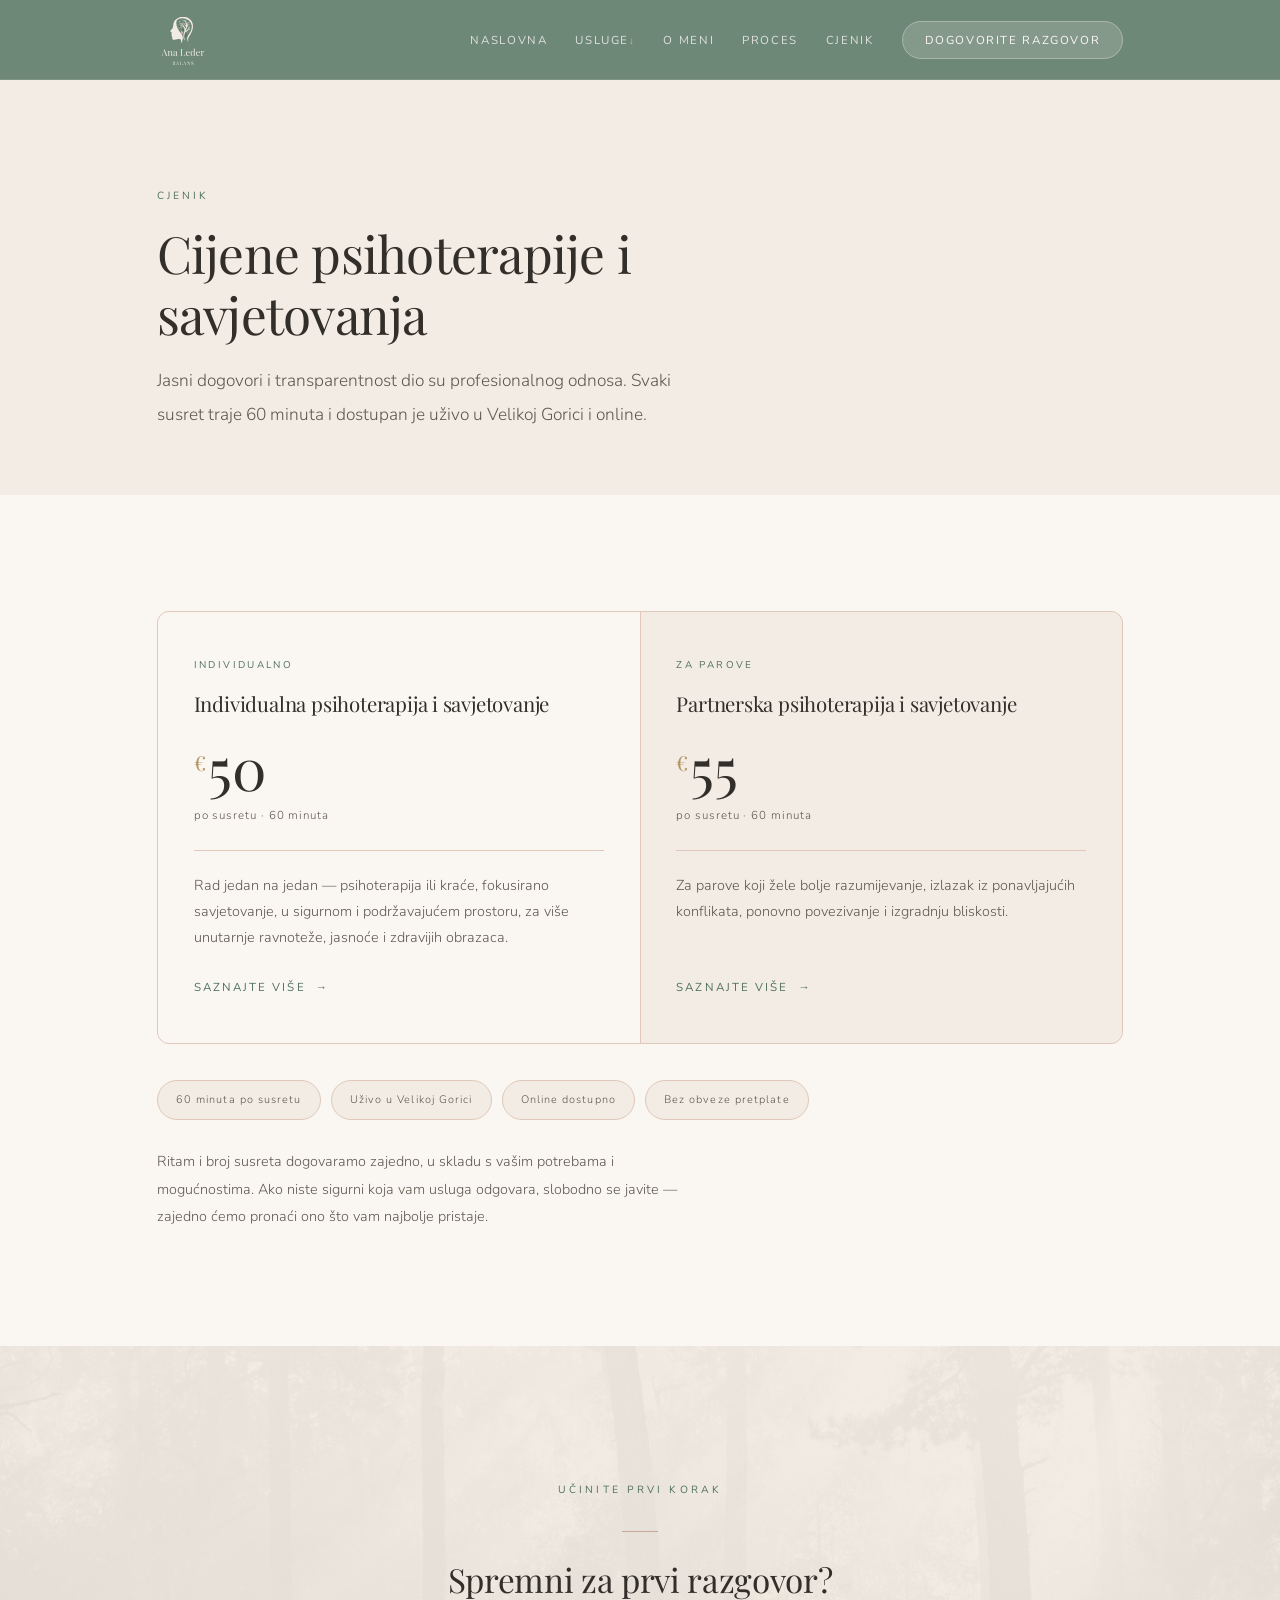
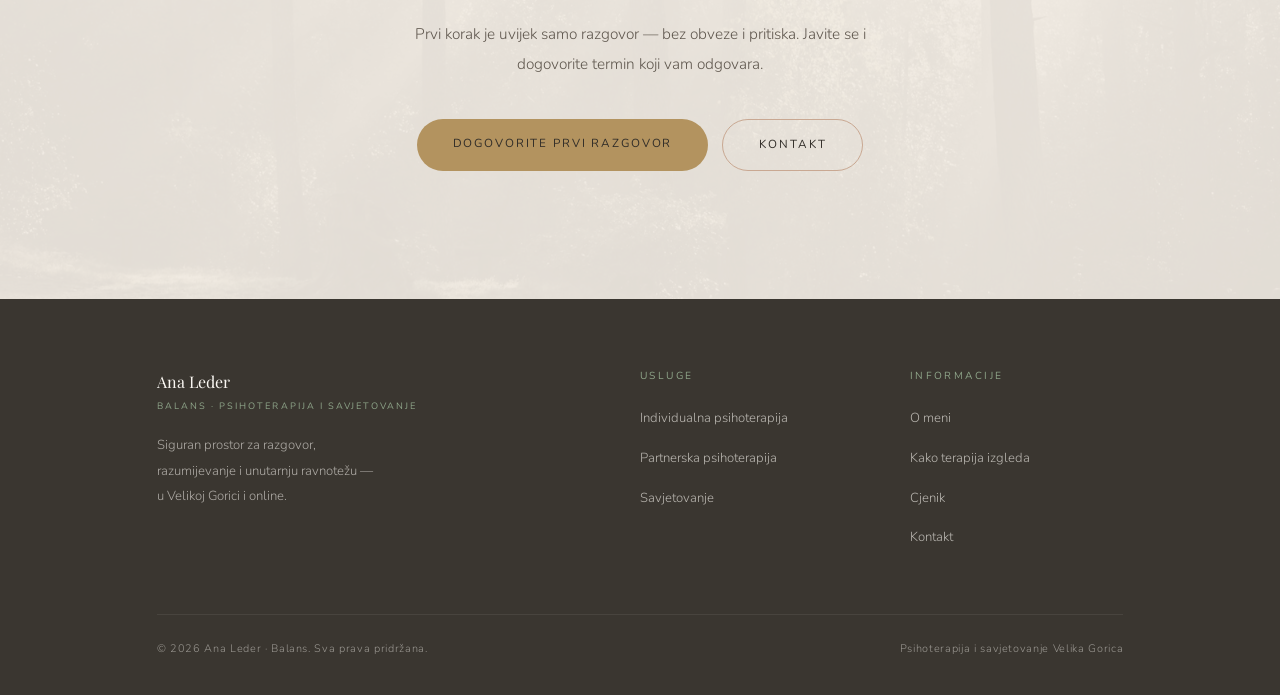
==== cjenik.html @ 979e9583 "revizija + nova stranica revizija" ====
<!DOCTYPE html>
<html lang="hr">
<head>
  <meta charset="UTF-8" />
  <meta name="viewport" content="width=device-width, initial-scale=1.0" />

  <!-- SEO -->
  <title>Cjenik | Psihoterapija i savjetovanje Velika Gorica — Balans, Ana Leder</title>
  <meta name="description" content="Cjenik psihoterapije i savjetovanja u Velikoj Gorici. Individualna psihoterapija i savjetovanje 50 €, partnerska psihoterapija i savjetovanje 55 € po susretu (60 min). Uživo i online." />
  <meta name="robots" content="index, follow" />
  <link rel="canonical" href="https://psihoterapija-balans.hr/cjenik.html" />

  <!-- Open Graph -->
  <meta property="og:title" content="Cjenik | Balans — psihoterapija i savjetovanje, Velika Gorica" />
  <meta property="og:description" content="Jasne i transparentne cijene. Individualna i partnerska psihoterapija te savjetovanje — uživo u Velikoj Gorici i online." />
  <meta property="og:type" content="website" />
  <meta property="og:url" content="https://psihoterapija-balans.hr/cjenik.html" />

  <!-- Schema.org — cjenik -->
  <script type="application/ld+json">
  {
    "@context": "https://schema.org",
    "@type": "OfferCatalog",
    "name": "Cjenik — Balans, Ana Leder, Velika Gorica",
    "itemListElement": [
      { "@type": "Offer", "priceCurrency": "EUR", "price": "50", "itemOffered": { "@type": "Service", "name": "Individualna psihoterapija i savjetovanje" } },
      { "@type": "Offer", "priceCurrency": "EUR", "price": "55", "itemOffered": { "@type": "Service", "name": "Partnerska psihoterapija i savjetovanje" } }
    ]
  }
  </script>

  <!-- Global CSS -->
  <link rel="stylesheet" href="css/style.css" />

  <!-- Favicon -->
  <link rel="icon" href="slike/PsihoterapijaBalanslogo.svg" type="image/svg+xml" />
  <meta name="theme-color" content="#6e8878" />

  <!-- Social / OG slika + Twitter -->
  <meta property="og:site_name" content="Balans — Ana Leder, psihoterapija i savjetovanje" />
  <meta property="og:locale" content="hr_HR" />
  <meta property="og:image" content="https://psihoterapija-balans.hr/slike/PsihoterapijaBalansnature.jpg" />
  <meta property="og:image:width" content="1600" />
  <meta property="og:image:height" content="900" />
  <meta property="og:image:alt" content="Balans — psihoterapija i savjetovanje, Velika Gorica" />
  <meta name="twitter:card" content="summary_large_image" />

  <!-- Lokalni SEO (geo) -->
  <meta name="author" content="Ana Leder" />
  <meta name="geo.region" content="HR" />
  <meta name="geo.placename" content="Velika Gorica" />
  <meta name="geo.position" content="45.7153;16.0753" />
  <meta name="ICBM" content="45.7153, 16.0753" />

  <!-- Fonts — self-hosted woff2 (bez vanjskih zahtjeva); preload kritičnih (latin) za brzi LCP -->
  <link rel="preload" as="font" type="font/woff2" href="fonts/playfair-latin.woff2" crossorigin />
  <link rel="preload" as="font" type="font/woff2" href="fonts/nunito-latin.woff2" crossorigin />

  <style>

    /* ── HERO ── */
    #hero-cjenik { padding-top: var(--nav-h); background: var(--canvas); }
    .cjenik-hero-inner {
      max-width: 680px;
      padding: clamp(56px, 8vw, 100px) 0 clamp(40px, 6vw, 64px);
    }
    .cjenik-hero-inner .label { margin-bottom: 18px; }
    .cjenik-hero-inner h1     { margin-bottom: 20px; }
    .cjenik-hero-inner .lead  {
      font-size: clamp(.95rem, 1.4vw, 1.08rem);
      color: var(--muted); line-height: 1.95; max-width: 52ch;
    }

    /* ── CJENIK GRID ── */
    #cjenik { background: var(--cream); }
    .price-grid {
      display: grid;
      grid-template-columns: repeat(2, 1fr);
      gap: 1px;
      background: var(--clay-l);
      border: 1px solid var(--clay-l);
      border-radius: 12px;
      overflow: hidden;
    }
    .price-card {
      background: var(--cream);
      padding: clamp(32px, 3.5vw, 48px) clamp(24px, 2.8vw, 38px);
      display: flex; flex-direction: column;
      transition: background .26s;
    }
    .price-card:hover { background: var(--canvas); }
    .price-card.featured { background: var(--canvas); }

    .pc-label {
      font-family: 'Nunito', sans-serif; font-size: .62rem; font-weight: 400;
      letter-spacing: .24em; text-transform: uppercase; color: var(--moss);
      margin-bottom: 16px; display: block;
    }
    .pc-name {
      font-family: 'Playfair Display', serif; font-size: clamp(1.15rem, 1.6vw, 1.35rem);
      color: var(--dark); line-height: 1.3; margin-bottom: 22px;
    }
    .pc-price {
      font-family: 'Playfair Display', serif;
      font-size: clamp(2.8rem, 5vw, 3.6rem);
      color: var(--dark); line-height: 1;
    }
    .pc-price sup { font-size: 1.3rem; vertical-align: super; color: var(--tan); margin-right: 2px; }
    .pc-unit {
      font-family: 'Nunito', sans-serif; font-size: .72rem; font-weight: 300;
      color: var(--muted); letter-spacing: .08em;
      margin-top: 8px; margin-bottom: 24px; display: block;
    }
    .pc-desc {
      font-size: .9rem; color: var(--muted); line-height: 1.8;
      padding-top: 22px; border-top: 1px solid var(--clay-l);
      flex: 1; margin-bottom: 26px;
    }
    .price-card .link-arrow { margin-top: auto; }

    @media (max-width: 860px) {
      .price-grid { grid-template-columns: 1fr; }
    }

    /* ── NAPOMENA ── */
    .cjenik-note {
      margin-top: 36px;
      display: flex; flex-wrap: wrap; gap: 10px;
    }
    .note-tag {
      font-family: 'Nunito', sans-serif; font-size: .68rem; font-weight: 300;
      letter-spacing: .1em; color: var(--muted);
      background: var(--canvas); border: 1px solid var(--clay-l);
      padding: 9px 18px; border-radius: 100px;
    }
    .cjenik-sub {
      margin-top: 28px; max-width: 60ch;
      font-size: .9rem; color: var(--muted); line-height: 1.9;
    }

    /* ── CTA ── */
    #cta-final {
      padding: clamp(80px, 10vw, 140px) 0;
      background: var(--canvas); position: relative; overflow: hidden;
    }
    #cta-final::before {
      content: ''; position: absolute; inset: 0;
      background: url('slike/PsihoterapijaBalansnature.jpg') center/cover no-repeat;
      opacity: .06; filter: saturate(.2);
    }
    .cta-box { position: relative; z-index: 1; max-width: 600px; margin: 0 auto; text-align: center; }
    .cta-box h2 { margin-bottom: 20px; }
    .cta-box p  { max-width: 52ch; margin: 0 auto; }
    .cta-btns { margin-top: 40px; display: flex; gap: 14px; justify-content: center; flex-wrap: wrap; }

  </style>
</head>

<body>

<!-- ═══════════════════════════ HEADER ═══════════════════════════ -->
<nav id="site-nav">
  <div class="wrap nav-i">
    <a href="index.html" class="nav-logo" aria-label="Balans Ana Leder — povratak na naslovnicu">
      <img src="slike/PsihoterapijaBalanslogo.svg" alt="Balans — Ana Leder, psihoterapija i savjetovanje" width="52" height="52" />
    </a>
    <button class="nav-burger" id="burger" aria-label="Otvori izbornik" aria-expanded="false">
      <span></span><span></span><span></span>
    </button>
    <ul class="nav-links" id="nav-links" role="list">
      <li><a href="index.html">Naslovna</a></li>
      <li class="has-dropdown">
        <a href="#" aria-haspopup="true">Usluge</a>
        <ul class="dropdown" role="list">
          <li><a href="individualna-psihoterapija.html">Individualna psihoterapija</a></li>
          <li><a href="partnerska-psihoterapija.html">Partnerska psihoterapija</a></li>
          <li><a href="savjetovanje.html">Savjetovanje</a></li>
        </ul>
      </li>
      <li><a href="o-meni.html">O meni</a></li>
      <li><a href="proces-pitanja.html">Proces</a></li>
      <li><a href="cjenik.html">Cjenik</a></li>
      <li><a href="kontakt.html" class="ncta">Dogovorite razgovor</a></li>
    </ul>
  </div>
</nav>
<!-- /HEADER -->


<main>

  <!-- ══════════════════════════════════════════════════════════
       HERO
  ══════════════════════════════════════════════════════════ -->
  <section id="hero-cjenik" aria-label="Cjenik">
    <div class="wrap">
      <div class="cjenik-hero-inner rv">
        <span class="label">Cjenik</span>
        <h1>Cijene psihoterapije i savjetovanja</h1>
        <p class="lead">Jasni dogovori i transparentnost dio su profesionalnog odnosa. Svaki susret traje 60 minuta i dostupan je uživo u Velikoj Gorici i online.</p>
      </div>
    </div>
  </section>


  <!-- ══════════════════════════════════════════════════════════
       CJENIK
  ══════════════════════════════════════════════════════════ -->
  <section id="cjenik" class="section" aria-label="Cijene usluga">
    <div class="wrap">

      <div class="price-grid">

        <article class="price-card rv">
          <span class="pc-label">Individualno</span>
          <h2 class="pc-name">Individualna psihoterapija i savjetovanje</h2>
          <div class="pc-price"><sup>€</sup>50</div>
          <span class="pc-unit">po susretu · 60 minuta</span>
          <p class="pc-desc">Rad jedan na jedan — psihoterapija ili kraće, fokusirano savjetovanje, u sigurnom i podržavajućem prostoru, za više unutarnje ravnoteže, jasnoće i zdravijih obrazaca.</p>
          <a href="individualna-psihoterapija.html" class="link-arrow">Saznajte više</a>
        </article>

        <article class="price-card featured rv">
          <span class="pc-label">Za parove</span>
          <h2 class="pc-name">Partnerska psihoterapija i savjetovanje</h2>
          <div class="pc-price"><sup>€</sup>55</div>
          <span class="pc-unit">po susretu · 60 minuta</span>
          <p class="pc-desc">Za parove koji žele bolje razumijevanje, izlazak iz ponavljajućih konflikata, ponovno povezivanje i izgradnju bliskosti.</p>
          <a href="partnerska-psihoterapija.html" class="link-arrow">Saznajte više</a>
        </article>

      </div>

      <div class="cjenik-note rv">
        <span class="note-tag">60 minuta po susretu</span>
        <span class="note-tag">Uživo u Velikoj Gorici</span>
        <span class="note-tag">Online dostupno</span>
        <span class="note-tag">Bez obveze pretplate</span>
      </div>

      <p class="cjenik-sub rv">Ritam i broj susreta dogovaramo zajedno, u skladu s vašim potrebama i mogućnostima. Ako niste sigurni koja vam usluga odgovara, slobodno se javite — zajedno ćemo pronaći ono što vam najbolje pristaje.</p>

    </div>
  </section>


  <!-- ══════════════════════════════════════════════════════════
       ZAVRŠNI CTA
  ══════════════════════════════════════════════════════════ -->
  <section id="cta-final" aria-label="Dogovorite prvi razgovor">
    <div class="wrap">
      <div class="cta-box rv">
        <span class="label">Učinite prvi korak</span>
        <div class="rule center" style="margin-top:14px;"></div>
        <h2>Spremni za prvi razgovor?</h2>
        <p>Prvi korak je uvijek samo razgovor — bez obveze i pritiska. Javite se i dogovorite termin koji vam odgovara.</p>
        <div class="cta-btns">
          <a href="kontakt.html" class="btn btn-dark">Dogovorite prvi razgovor</a>
          <a href="kontakt.html" class="btn btn-ghost">Kontakt</a>
        </div>
      </div>
    </div>
  </section>

</main>


<!-- ═══════════════════════════ FOOTER ═══════════════════════════ -->
<footer>
  <div class="wrap">
    <div class="ft-grid">
      <div class="ft-brand">
        <div class="ft-logo">
          Ana Leder
          <small>Balans · Psihoterapija i savjetovanje</small>
        </div>
        <p>Siguran prostor za razgovor, razumijevanje i unutarnju ravnotežu — u Velikoj Gorici i online.</p>
      </div>
      <div class="ft-col">
        <h5>Usluge</h5>
        <ul>
          <li><a href="individualna-psihoterapija.html">Individualna psihoterapija</a></li>
          <li><a href="partnerska-psihoterapija.html">Partnerska psihoterapija</a></li>
          <li><a href="savjetovanje.html">Savjetovanje</a></li>
        </ul>
      </div>
      <div class="ft-col">
        <h5>Informacije</h5>
        <ul>
          <li><a href="o-meni.html">O meni</a></li>
          <li><a href="proces-pitanja.html">Kako terapija izgleda</a></li>
          <li><a href="cjenik.html">Cjenik</a></li>
          <li><a href="kontakt.html">Kontakt</a></li>
        </ul>
      </div>
    </div>
    <div class="ft-bottom">
      <span>© 2026 Ana Leder · Balans. Sva prava pridržana.</span>
      <span>Psihoterapija i savjetovanje Velika Gorica</span>
    </div>
  </div>
</footer>
<!-- /FOOTER -->


<!-- ═══════════════════════════ JAVASCRIPT ═══════════════════════ -->
<script>
  const burger   = document.getElementById('burger');
  const navLinks = document.getElementById('nav-links');
  burger.addEventListener('click', () => {
    const isOpen = navLinks.classList.toggle('open');
    burger.classList.toggle('open', isOpen);
    burger.setAttribute('aria-expanded', isOpen);
  });
  navLinks.querySelectorAll('.dropdown a').forEach(link => {
    link.addEventListener('click', () => {
      navLinks.classList.remove('open');
      burger.classList.remove('open');
      burger.setAttribute('aria-expanded', 'false');
    });
  });
  const nav = document.getElementById('site-nav');
  window.addEventListener('scroll', () => {
    nav.classList.toggle('scrolled', scrollY > 30);
  }, { passive: true });
  const revealEls = document.querySelectorAll('.rv');
  const io = new IntersectionObserver(entries => {
    entries.forEach(e => {
      if (e.isIntersecting) { e.target.classList.add('on'); io.unobserve(e.target); }
    });
  }, { threshold: 0.08 });
  revealEls.forEach(el => io.observe(el));
</script>

</body>
</html>
---- css/style.css ----
/* ============================================================
   BALANS — Ana Leder | Global Stylesheet
   Fontovi: Playfair Display (serif) + Nunito (sans)
   ============================================================ */

/* ─── SELF-HOSTED FONTOVI (woff2) — nema vanjskih zahtjeva na Google ───
   Kritični (latin) se preload-aju u <head>. unicode-range kopiran s Googlea
   (uključuje latin-ext za hrvatske znakove č ć ž š đ). font-display: swap. */
@font-face {
  font-family: 'Nunito'; font-style: normal; font-weight: 300 400; font-display: swap;
  src: url(../fonts/nunito-latinext.woff2) format('woff2');
  unicode-range: U+0100-02BA,U+02BD-02C5,U+02C7-02CC,U+02CE-02D7,U+02DD-02FF,U+0304,U+0308,U+0329,U+1D00-1DBF,U+1E00-1E9F,U+1EF2-1EFF,U+2020,U+20A0-20AB,U+20AD-20C0,U+2113,U+2C60-2C7F,U+A720-A7FF;
}
@font-face {
  font-family: 'Nunito'; font-style: normal; font-weight: 300 400; font-display: swap;
  src: url(../fonts/nunito-latin.woff2) format('woff2');
  unicode-range: U+0000-00FF,U+0131,U+0152-0153,U+02BB-02BC,U+02C6,U+02DA,U+02DC,U+0304,U+0308,U+0329,U+2000-206F,U+20AC,U+2122,U+2191,U+2193,U+2212,U+2215,U+FEFF,U+FFFD;
}
@font-face {
  font-family: 'Playfair Display'; font-style: normal; font-weight: 400; font-display: swap;
  src: url(../fonts/playfair-latinext.woff2) format('woff2');
  unicode-range: U+0100-02BA,U+02BD-02C5,U+02C7-02CC,U+02CE-02D7,U+02DD-02FF,U+0304,U+0308,U+0329,U+1D00-1DBF,U+1E00-1E9F,U+1EF2-1EFF,U+2020,U+20A0-20AB,U+20AD-20C0,U+2113,U+2C60-2C7F,U+A720-A7FF;
}
@font-face {
  font-family: 'Playfair Display'; font-style: normal; font-weight: 400; font-display: swap;
  src: url(../fonts/playfair-latin.woff2) format('woff2');
  unicode-range: U+0000-00FF,U+0131,U+0152-0153,U+02BB-02BC,U+02C6,U+02DA,U+02DC,U+0304,U+0308,U+0329,U+2000-206F,U+20AC,U+2122,U+2191,U+2193,U+2212,U+2215,U+FEFF,U+FFFD;
}
@font-face {
  font-family: 'Playfair Display'; font-style: italic; font-weight: 400; font-display: swap;
  src: url(../fonts/playfair-italic-latinext.woff2) format('woff2');
  unicode-range: U+0100-02BA,U+02BD-02C5,U+02C7-02CC,U+02CE-02D7,U+02DD-02FF,U+0304,U+0308,U+0329,U+1D00-1DBF,U+1E00-1E9F,U+1EF2-1EFF,U+2020,U+20A0-20AB,U+20AD-20C0,U+2113,U+2C60-2C7F,U+A720-A7FF;
}
@font-face {
  font-family: 'Playfair Display'; font-style: italic; font-weight: 400; font-display: swap;
  src: url(../fonts/playfair-italic-latin.woff2) format('woff2');
  unicode-range: U+0000-00FF,U+0131,U+0152-0153,U+02BB-02BC,U+02C6,U+02DA,U+02DC,U+0304,U+0308,U+0329,U+2000-206F,U+20AC,U+2122,U+2191,U+2193,U+2212,U+2215,U+FEFF,U+FFFD;
}

/* ─── RESET ─────────────────────────────────────────────── */
*, *::before, *::after { box-sizing: border-box; margin: 0; padding: 0; }
html { scroll-behavior: smooth; }
img  { display: block; max-width: 100%; }
a    { color: inherit; text-decoration: none; }

/* ─── DESIGN TOKENS ─────────────────────────────────────── */
:root {
  --dark:    #322e29;   /* malo dublja za jači kontrast naslova */
  --moss:    #4f7059;   /* dublji, čitljiviji i vibrantniji zeleni akcent */
  --moss-l:  #8fa68a;
  --clay:    #c9a892;   /* topliji, vidljiviji clay za rubove i akcente */
  --clay-l:  #e0c8ba;
  --canvas:  #f2ece4;
  --cream:   #faf7f2;
  --tan:     #b3935f;   /* zlatni — pozadina gumba (.btn-dark) */
  --gold:    #8a6a24;   /* dublji zlatni za TEKST-akcente (WCAG AA na cream/canvas) */
  --muted:   #5f574e;   /* znatno tamniji tekst — bolja čitljivost (WCAG AA) */

  --header-bg: #6e8878;    /* moss — header pozadina */
  --footer-bg: #3a3630;    /* dark — footer pozadina */

  --nav-h: 80px;           /* visina headera — koristiti za padding-top stranice */
}

/* ─── BODY ───────────────────────────────────────────────── */
body {
  font-family: 'Nunito', sans-serif;
  font-weight: 300;
  color: var(--dark);
  background: var(--cream);
  line-height: 1.85;
  overflow-x: hidden;
  -webkit-font-smoothing: antialiased;
}

/* ─── TIPOGRAFIJA ────────────────────────────────────────── */
h1, h2, h3, h4 {
  font-family: 'Playfair Display', serif;
  font-weight: 400;
  line-height: 1.18;
}
h1 { font-size: clamp(1.9rem, 4vw, 3.2rem);   letter-spacing: -.015em; }
h2 { font-size: clamp(1.5rem, 2.6vw, 2.3rem); letter-spacing: -.01em; }
h3 { font-size: clamp(1.05rem, 1.5vw, 1.25rem); }
h4 { font-size: clamp(.9rem, 1.2vw, 1rem); }
p  {
  font-weight: 300;
  font-size: clamp(.88rem, 1.2vw, .98rem);
  color: var(--muted);
  line-height: 1.95;
}

/* ─── ATOMI ──────────────────────────────────────────────── */
.label {
  display: inline-block;
  font-family: 'Nunito', sans-serif;
  font-size: .65rem; font-weight: 400;
  letter-spacing: .3em; text-transform: uppercase;
  color: var(--moss);
}
.rule { width: 36px; height: 1px; background: var(--clay); margin-bottom: 24px; }
.rule.center { margin-left: auto; margin-right: auto; }

/* ─── LAYOUT ─────────────────────────────────────────────── */
.wrap { max-width: 1120px; margin: 0 auto; padding: 0 clamp(24px, 6vw, 96px); }

/* ─── GUMBI ──────────────────────────────────────────────── */
.btn {
  display: inline-block;
  font-family: 'Nunito', sans-serif;
  font-size: .73rem; font-weight: 400;
  letter-spacing: .16em; text-transform: uppercase;
  padding: 14px 36px; border-radius: 100px;
  transition: all .26s ease;
  cursor: pointer;
}
.btn-dark { background: var(--tan); color: var(--dark); }
.btn-dark:hover {
  background: var(--moss); color: var(--cream);
  transform: translateY(-2px);
  box-shadow: 0 8px 28px rgba(110,136,120,.25);
}
.btn-ghost { border: 1px solid var(--clay); color: var(--dark); background: transparent; }
.btn-ghost:hover { border-color: var(--moss); color: var(--moss); }

.link-arrow {
  font-family: 'Nunito', sans-serif;
  font-size: .72rem; font-weight: 400;
  letter-spacing: .18em; text-transform: uppercase;
  color: var(--moss);
  display: inline-flex; align-items: center; gap: 10px;
  transition: gap .2s;
}
.link-arrow::after { content: '→'; }
.link-arrow:hover { gap: 16px; }

/* ─── SEKCIJE ────────────────────────────────────────────── */
.section { padding: clamp(72px, 9vw, 130px) 0; }
.section.bg-canvas { background: var(--canvas); }
.section.bg-cream  { background: var(--cream); }

/* ─── REVEAL ANIMACIJA ───────────────────────────────────── */
.rv {
  opacity: 0;
  transform: translateY(22px);
  transition: opacity .65s ease, transform .65s ease;
}
.rv.on { opacity: 1; transform: none; }

/* ─── TWO-COL GRID ───────────────────────────────────────── */
.two-col {
  display: grid;
  grid-template-columns: 1fr 1fr;
  gap: clamp(44px, 7vw, 100px);
  align-items: center;
}
.two-col.flip { direction: rtl; }
.two-col.flip > * { direction: ltr; }

/* ─── FOTO STILOVI ───────────────────────────────────────── */
.photo-wrap { position: relative; }
.photo-main { width: 100%; object-fit: cover; filter: saturate(.96); }
.photo-r1 { height: clamp(320px, 42vw, 520px); border-radius: 4px 52px 4px 52px; }
.photo-r2 { height: clamp(340px, 44vw, 540px); border-radius: 52px 4px 52px 4px; }
.photo-r3 { height: clamp(320px, 42vw, 520px); border-radius: 4px 52px 4px 52px; }

.frame-tl::before {
  content: ''; position: absolute; top: -16px; left: -16px;
  width: 48%; height: 48%;
  border-top: 1px solid var(--clay-l); border-left: 1px solid var(--clay-l);
  pointer-events: none;
}
.frame-br::after {
  content: ''; position: absolute; bottom: -16px; right: -16px;
  width: 48%; height: 48%;
  border-bottom: 1px solid var(--clay-l); border-right: 1px solid var(--clay-l);
  pointer-events: none;
}
.circle-accent::before {
  content: ''; position: absolute; top: -28px; right: -28px;
  width: 100px; height: 100px; border-radius: 50%;
  border: 1px solid var(--clay-l); pointer-events: none;
}

/* ─── TEXT BLOCK ─────────────────────────────────────────── */
.text-block .label   { margin-bottom: 16px; }
.text-block .rule    { margin-top: 14px; }
.text-block h2       { margin-top: 0; margin-bottom: 24px; }
.text-block p + p    { margin-top: 16px; }
.text-block .actions { margin-top: 36px; display: flex; gap: 16px; flex-wrap: wrap; align-items: center; }

/* ─── STRIP (citat u traci) ──────────────────────────────── */
.strip {
  background: var(--canvas);
  padding: clamp(44px, 6vw, 72px) 0;
  border-top: 1px solid rgba(201,180,154,.18);
  border-bottom: 1px solid rgba(201,180,154,.18);
}
.strip-quote { text-align: center; max-width: 680px; margin: 0 auto; padding: 0 24px; }
.strip-quote blockquote {
  font-family: 'Playfair Display', serif; font-style: italic;
  font-size: clamp(1.05rem, 2vw, 1.45rem); color: var(--dark);
  line-height: 1.55; margin-bottom: 16px;
}
.strip-quote .sq-mark {
  font-family: 'Playfair Display', serif; font-size: 2.5rem;
  color: var(--clay); line-height: 0; vertical-align: -.3em; margin-right: 4px;
}
.strip-quote cite {
  font-family: 'Nunito', sans-serif; font-size: .66rem; font-weight: 400;
  letter-spacing: .24em; text-transform: uppercase; color: var(--moss); font-style: normal;
}

/* ─── ABOUT CRED ─────────────────────────────────────────── */
.about-cred {
  margin-top: 28px; padding-top: 20px;
  border-top: 1px solid var(--clay-l);
  font-size: .7rem; letter-spacing: .18em; text-transform: uppercase;
  color: var(--muted); font-weight: 400;
}
.about-cred strong { color: var(--moss); font-weight: 400; }

/* ─── STEPS ──────────────────────────────────────────────── */
.steps { display: flex; flex-direction: column; }
.step {
  display: grid; grid-template-columns: 44px 1fr; gap: 18px; align-items: start;
  padding: 22px 0; border-bottom: 1px solid var(--clay-l);
}
.step:first-child { border-top: 1px solid var(--clay-l); }
.step-n {
  font-family: 'Playfair Display', serif; font-size: 1.4rem;
  color: var(--clay); line-height: 1.1; padding-top: 3px;
}
.step-b h3 {
  font-family: 'Nunito', sans-serif; font-size: .76rem; font-weight: 400;
  letter-spacing: .15em; text-transform: uppercase; color: var(--dark); margin-bottom: 5px;
}
.step-b p { font-size: .85rem; margin: 0; }

/* ─── BALANS BADGE — diskretni, pojavljuje se na usluge stranicama ── */
.balans-badge {
  display: inline-flex; align-items: center; gap: 8px;
  font-family: 'Nunito', sans-serif; font-size: .62rem; font-weight: 400;
  letter-spacing: .18em; text-transform: uppercase;
  color: var(--muted);
  border: 1px solid var(--clay-l);
  padding: 6px 14px; border-radius: 100px;
  background: var(--cream);
  margin-bottom: 32px;
}
.balans-badge::before {
  content: '';
  width: 5px; height: 5px; border-radius: 50%;
  background: var(--moss); flex-shrink: 0;
}

/* ─── CTA BOX ────────────────────────────────────────────── */
#cta-final {
  padding: clamp(80px, 10vw, 140px) 0;
  background: var(--canvas); position: relative; overflow: hidden;
}
#cta-final::before {
  content: ''; position: absolute; inset: 0;
  background: url('https://images.unsplash.com/photo-1441974231531-c6227db76b6e?w=1400&q=50') center/cover no-repeat;
  opacity: .05; filter: saturate(.2);
}
.cta-box {
  position: relative; z-index: 1;
  max-width: 600px; margin: 0 auto; text-align: center;
}
.cta-box .label  { margin-bottom: 18px; }
.cta-box .rule   { margin: 14px auto 28px; }
.cta-box h2      { margin-bottom: 20px; }
.cta-box p       { margin: 0 auto; }
.cta-box .cta-btns {
  margin-top: 40px;
  display: flex; gap: 14px; justify-content: center; flex-wrap: wrap;
}

/* ════════════════════════════════════════════════════════════
   HEADER / NAV
   ════════════════════════════════════════════════════════════ */
nav {
  position: fixed; top: 0; left: 0; right: 0; z-index: 200;
  height: var(--nav-h);
  background: var(--header-bg);
  border-bottom: 1px solid rgba(250,247,242,.1);
  transition: box-shadow .3s;
}
nav.scrolled {
  box-shadow: 0 2px 24px rgba(58,54,48,.18);
}

.nav-i {
  height: 100%;
  display: flex; align-items: center; justify-content: space-between;
}

/* Logo */
.nav-logo {
  display: flex; align-items: center;
  flex-shrink: 0;
}
.nav-logo img {
  height: 52px;
  width: auto;
  display: block;
  /* Ako PNG nema transparentnu pozadinu, koristimo mix-blend-mode */
  /* mix-blend-mode: luminosity; */
}

/* Nav links — desktop */
.nav-links {
  display: flex; gap: 28px;
  list-style: none; align-items: center;
}
.nav-links > li { position: relative; }

.nav-links a {
  font-family: 'Nunito', sans-serif;
  font-size: .72rem; font-weight: 400;
  letter-spacing: .14em; text-transform: uppercase;
  color: rgba(250,247,242,.8);
  transition: color .2s;
  white-space: nowrap;
}
.nav-links a:hover,
.nav-links > li:hover > a { color: var(--cream); }

/* CTA gumb u navu */
.nav-links .ncta {
  background: rgba(250,247,242,.15);
  color: var(--cream) !important;
  padding: 10px 22px;
  border-radius: 100px;
  border: 1px solid rgba(250,247,242,.3);
  transition: background .25s, border-color .25s;
}
.nav-links .ncta:hover {
  background: var(--cream);
  color: var(--moss) !important;
  border-color: var(--cream);
}

/* ─── DROPDOWN ───────────────────────────────────────────── */
.nav-links .has-dropdown > a::after {
  content: ' ↓';
  font-size: .6rem;
  opacity: .7;
  transition: transform .2s;
  display: inline-block;
}
.nav-links .has-dropdown:hover > a::after {
  transform: rotate(180deg);
}

.dropdown {
  display: none;
  position: absolute; top: 100%; left: 50%;
  transform: translateX(-50%);
  background: var(--cream);
  border: 1px solid var(--clay-l);
  border-radius: 8px;
  min-width: 230px;
  box-shadow: 0 12px 40px rgba(58,54,48,.1);
  padding: 20px 0 8px; /* padding-top kao bridge da miš može prijeći */
  list-style: none;
  z-index: 300;
}
.dropdown::before {
  content: '';
  position: absolute; top: 8px; left: 50%;
  width: 10px; height: 10px;
  background: var(--cream);
  border-top: 1px solid var(--clay-l);
  border-left: 1px solid var(--clay-l);
  transform: translateX(-50%) rotate(45deg);
}

.has-dropdown:hover .dropdown { display: block; }

.dropdown li a {
  display: block;
  padding: 11px 22px;
  font-family: 'Nunito', sans-serif;
  font-size: .72rem; font-weight: 400;
  letter-spacing: .12em; text-transform: uppercase;
  color: var(--muted) !important;
  transition: background .18s, color .18s;
  white-space: nowrap;
}
.dropdown li a:hover {
  background: var(--canvas);
  color: var(--dark) !important;
}
.dropdown li + li { border-top: 1px solid rgba(201,180,154,.2); }

/* ─── HAMBURGER / MOBILE ─────────────────────────────────── */
.nav-burger {
  display: none;
  flex-direction: column; gap: 5px;
  cursor: pointer; padding: 4px;
  border: none; background: none;
}
.nav-burger span {
  display: block; width: 22px; height: 1.5px;
  background: var(--cream);
  transition: all .28s ease;
  transform-origin: center;
}
/* X animacija */
.nav-burger.open span:nth-child(1) { transform: translateY(6.5px) rotate(45deg); }
.nav-burger.open span:nth-child(2) { opacity: 0; transform: scaleX(0); }
.nav-burger.open span:nth-child(3) { transform: translateY(-6.5px) rotate(-45deg); }

/* ─── MOBILE NAV ─────────────────────────────────────────── */
@media (max-width: 860px) {
  .nav-burger { display: flex; }

  .nav-links {
    display: none;
    position: fixed;
    top: var(--nav-h); left: 0; right: 0;
    background: var(--header-bg);
    flex-direction: column;
    gap: 0; padding: 8px 0 20px;
    border-bottom: 1px solid rgba(250,247,242,.12);
    box-shadow: 0 8px 32px rgba(58,54,48,.15);
  }
  .nav-links.open { display: flex; }

  .nav-links > li { width: 100%; }

  .nav-links > li > a {
    display: block;
    padding: 14px clamp(24px, 6vw, 48px);
    font-size: .78rem;
    color: rgba(250,247,242,.85) !important;
    border-bottom: 1px solid rgba(250,247,242,.08);
  }
  .nav-links > li > a:hover { color: var(--cream) !important; }

  /* Dropdown na mobileu — uvijek vidljiv kad je nav otvoren */
  .nav-links .has-dropdown > a::after { content: ' +'; }
  .dropdown {
    display: block;
    position: static;
    transform: none;
    background: rgba(0,0,0,.12);
    border: none; border-radius: 0;
    box-shadow: none;
    padding: 0;
    min-width: unset;
  }
  .dropdown::before { display: none; }
  .dropdown li a {
    padding: 11px clamp(24px, 6vw, 48px) 11px calc(clamp(24px, 6vw, 48px) + 16px);
    color: rgba(250,247,242,.65) !important;
    font-size: .7rem;
    border-top: 1px solid rgba(250,247,242,.06);
  }
  .dropdown li + li { border-top: none; }
  .dropdown li a:hover {
    background: rgba(0,0,0,.08);
    color: var(--cream) !important;
  }

  /* CTA u mobilnom navu */
  .nav-links .ncta {
    margin: 14px clamp(24px, 6vw, 48px) 4px;
    border-radius: 100px;
    text-align: center;
    display: block;
    width: calc(100% - 2 * clamp(24px, 6vw, 48px));
  }
}

/* ════════════════════════════════════════════════════════════
   FOOTER
   ════════════════════════════════════════════════════════════ */
footer {
  background: var(--footer-bg);
  padding: 68px 0 36px;
}
.ft-grid {
  display: grid;
  grid-template-columns: 2fr 1fr 1fr;
  gap: 56px;
  margin-bottom: 52px;
}
.ft-logo {
  font-family: 'Playfair Display', serif;
  font-size: 1rem; color: var(--cream);
}
.ft-logo small {
  display: block;
  font-family: 'Nunito', sans-serif; font-size: .58rem; font-weight: 400;
  letter-spacing: .22em; text-transform: uppercase;
  color: var(--moss-l); margin-top: 2px;
}
.ft-brand p {
  margin-top: 18px; font-size: .82rem;
  color: rgba(250,247,242,.6); max-width: 28ch;
}
.ft-col h5 {
  font-family: 'Nunito', sans-serif; font-size: .64rem; font-weight: 400;
  letter-spacing: .24em; text-transform: uppercase;
  color: var(--moss-l); margin-bottom: 18px;
}
.ft-col ul { list-style: none; }
.ft-col ul li { margin-bottom: 10px; }
.ft-col ul a {
  font-size: .82rem;
  color: rgba(250,247,242,.66);
  transition: color .2s;
}
.ft-col ul a:hover { color: var(--cream); }
.ft-bottom {
  padding-top: 24px;
  border-top: 1px solid rgba(250,247,242,.07);
  display: flex; justify-content: space-between; align-items: center;
  flex-wrap: wrap; gap: 10px;
  font-size: .68rem; color: rgba(250,247,242,.5); letter-spacing: .06em;
  font-family: 'Nunito', sans-serif;
}

/* ─── FOOTER RESPONSIVE ──────────────────────────────────── */
@media (max-width: 860px) {
  .ft-grid { grid-template-columns: 1fr; gap: 32px; }
}

/* ════════════════════════════════════════════════════════════
   RESPONSIVE — OPĆE
   ════════════════════════════════════════════════════════════ */
@media (max-width: 860px) {
  .two-col,
  .two-col.flip {
    grid-template-columns: 1fr;
    direction: ltr;
    gap: 36px;
  }
  .two-col.flip { display: flex; flex-direction: column-reverse; }
  .frame-tl::before,
  .frame-br::after,
  .circle-accent::before { display: none; }
  .photo-r1, .photo-r2, .photo-r3 { height: clamp(240px, 56vw, 380px); }
}

@media (max-width: 600px) {
  h1 { font-size: clamp(2rem, 8.5vw, 2.6rem); }
  h2 { font-size: clamp(1.55rem, 6.5vw, 2rem); }
  h3 { font-size: clamp(1.15rem, 4vw, 1.4rem); }
  p  { font-size: 1.04rem; }
  .section { padding: 56px 0; }
  .strip-quote blockquote { font-size: 1.1rem; }
  .label { font-size: .72rem; letter-spacing: .22em; }
}

/* ════════════════════════════════════════════════════════════
   MOBILNA OPTIMIZACIJA — minimalne, sigurne izmjene
   Samo mobile (≤ 860px). Desktop/tablet 100% netaknut.
   ════════════════════════════════════════════════════════════ */

@media (max-width: 860px) {

  /* ── two-col.flip: foto-wrap ide ispod text-blocka (ne iznad) ──
     Original: column-reverse → slika gore, tekst dolje.
     Ispravak: column → tekst gore, slika dolje.
     Na "o meni kratko" sekciji ovo znači: h2 → tekst → slika → CTA
  ────────────────────────────────────────────────────────────── */
  .two-col.flip {
    flex-direction: column;
  }

  /* ── CTA gumbi — veći tap target na mobileu ─────────────────
     Samo padding i font-size, ništa drugo.
  ────────────────────────────────────────────────────────────── */
  .btn {
    padding: 16px 34px;
    font-size: .76rem;
  }

  /* Akcije u text-blocku — vertikalno posložene, puna širina */
  .text-block .actions {
    flex-direction: column;
    align-items: stretch;
  }
  .text-block .actions .btn {
    text-align: center;
  }
  .text-block .actions .link-arrow {
    justify-content: center;
    padding: 8px 0;
  }

  /* Završni CTA sekcija — gumbi puna širina */
  .cta-btns {
    flex-direction: column;
    align-items: stretch;
    gap: 12px;
  }
  .cta-btns .btn {
    text-align: center;
    padding: 17px 32px;
  }
}

@media (max-width: 600px) {
  /* Hero akcije na malim ekranima */
  .hero-actions {
    flex-direction: column;
    align-items: stretch;
    gap: 12px;
  }
  .hero-actions .btn { text-align: center; }
  .hero-actions .link-arrow { justify-content: center; padding: 8px 0; }
}

/* ════════════════════════════════════════════════════════════
   POLISH — elevacija fotografija + osvježeni okviri (svi uređaji)
   ════════════════════════════════════════════════════════════ */
.photo-main,
.empathy-img img,
.hero-about-img img,
.approach-img img,
.rel-img img,
.personal-img img,
.intro-img img,
.meaning-r-img,
.edu-img img {
  box-shadow: 0 16px 44px rgba(50,46,41,.14);
}
.photo-main { transition: transform .4s ease, box-shadow .4s ease; }
.photo-wrap:hover .photo-main {
  transform: translateY(-4px);
  box-shadow: 0 26px 60px rgba(50,46,41,.2);
}

/* ════════════════════════════════════════════════════════════
   MOBILE-FIRST ČITLJIVOST — veći, ugodniji tekst na telefonima
   html-prefiks namjerno podiže specifičnost da nadjača
   stranica-specifične (sitne) veličine fonta.
   ════════════════════════════════════════════════════════════ */
@media (max-width: 600px) {

  /* ── Ujednačen body-text na mobitelu (~1.04rem) ── */
  html .s-card p,
  html .q-card,
  html .obj-pt p,
  html .m-list li,
  html .step-b p,
  html .rel-box p,
  html .balans-item-text,
  html .faq-body p,
  html .faq-body .ans-list li,
  html .address-line,
  html .online-note,
  html .emp-q,
  html .help-card p,
  html .price-details li,
  html .direct-links a,
  html .hero-sub,
  html .ft-col ul a,
  html .ft-brand p { font-size: 1.04rem; line-height: 1.85; }

  /* Intro/lead rečenice (imaju jaču specifičnost po stranicama) — !important da se ujednače */
  html .lead { font-size: 1.06rem !important; line-height: 1.7; }

  /* Form polja ≥16px — sprječava iOS auto-zoom pri fokusu + čitljivost */
  html .form-input,
  html .form-select,
  html .form-textarea { font-size: 1rem; }

  html .obj-note,
  html .intro-highlight,
  html .balans-quote,
  html .italic-note { font-size: 1.08rem; line-height: 1.7; }

  html .edu-item-title { font-size: 1rem; }
  html .edu-item-sub,
  html .about-cred { font-size: .86rem; }

  /* Chip / eyebrow oznake — male, ali čitljive */
  html .method-tag,
  html .fact-tag { font-size: .8rem; padding: 9px 18px; }
  html .step-b h4,
  html .rel-box-title { font-size: .82rem; }

  /* Veći tap-targeti za linkove sa strelicom */
  html .link-arrow { font-size: .82rem; }
}
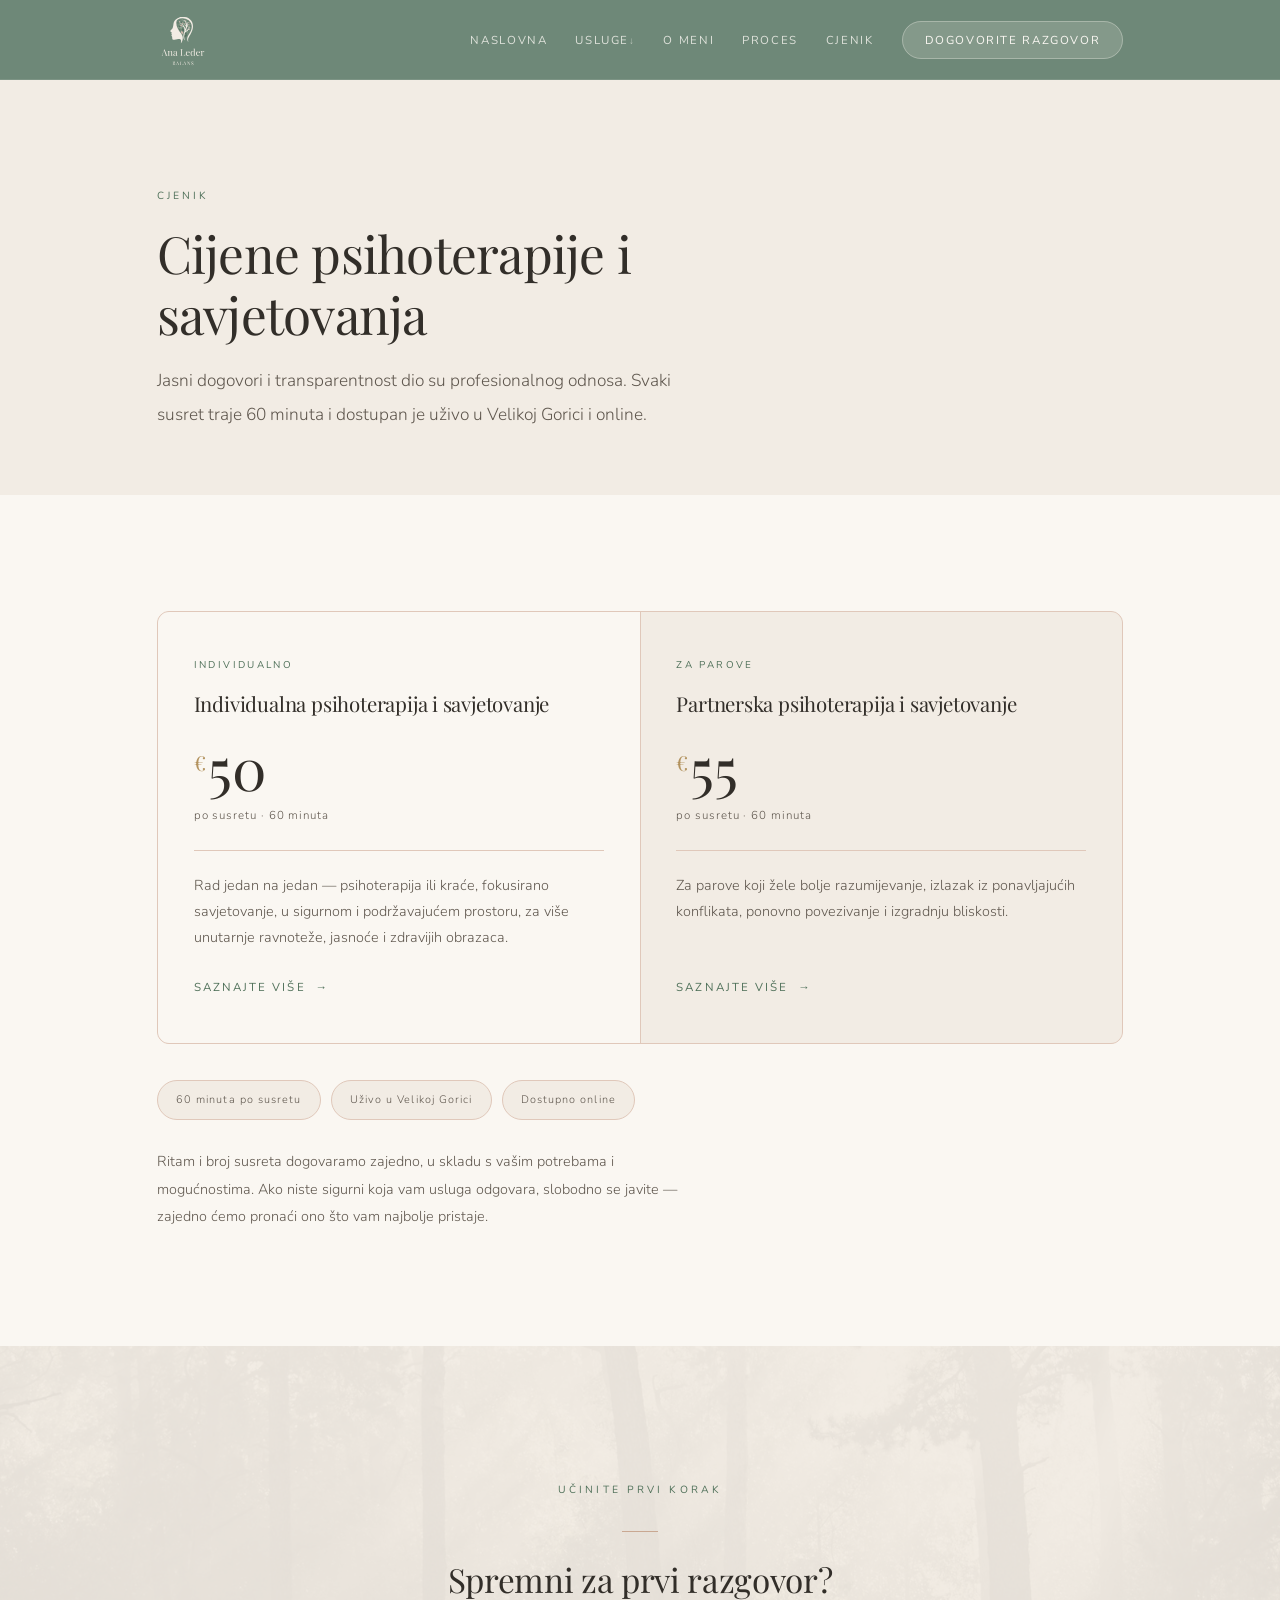
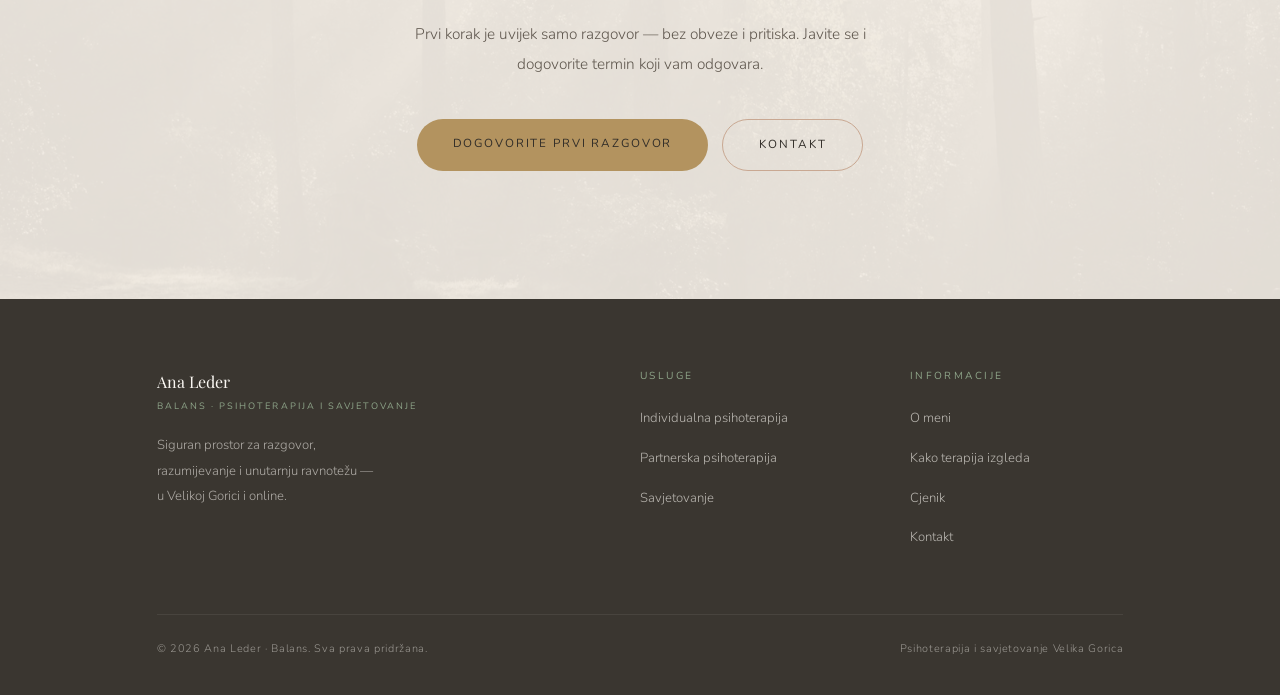
==== commit d9b6fc85: "Update cjenik.html" ====
--- a/cjenik.html
+++ b/cjenik.html
@@ -234,8 +234,7 @@
       <div class="cjenik-note rv">
         <span class="note-tag">60 minuta po susretu</span>
         <span class="note-tag">Uživo u Velikoj Gorici</span>
-        <span class="note-tag">Online dostupno</span>
-        <span class="note-tag">Bez obveze pretplate</span>
+        <span class="note-tag">Dostupno online</span>
       </div>
 
       <p class="cjenik-sub rv">Ritam i broj susreta dogovaramo zajedno, u skladu s vašim potrebama i mogućnostima. Ako niste sigurni koja vam usluga odgovara, slobodno se javite — zajedno ćemo pronaći ono što vam najbolje pristaje.</p>
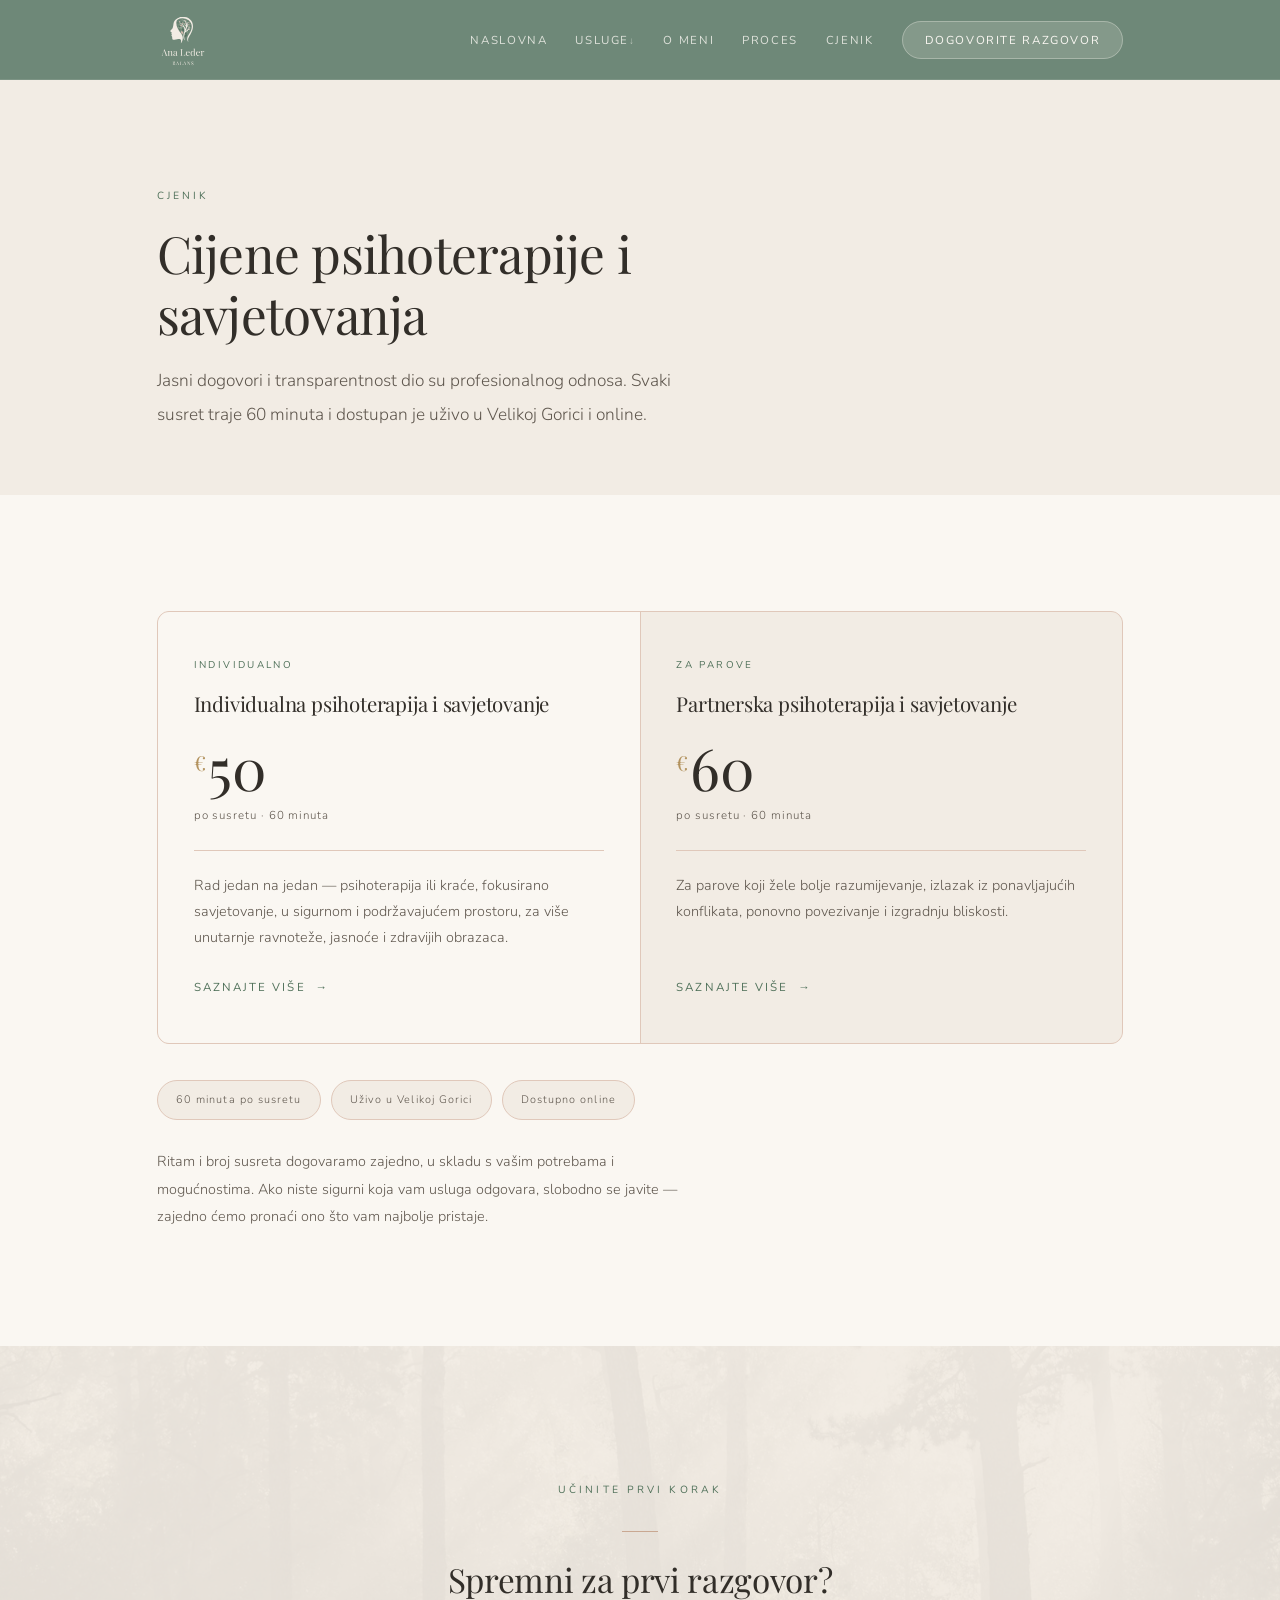
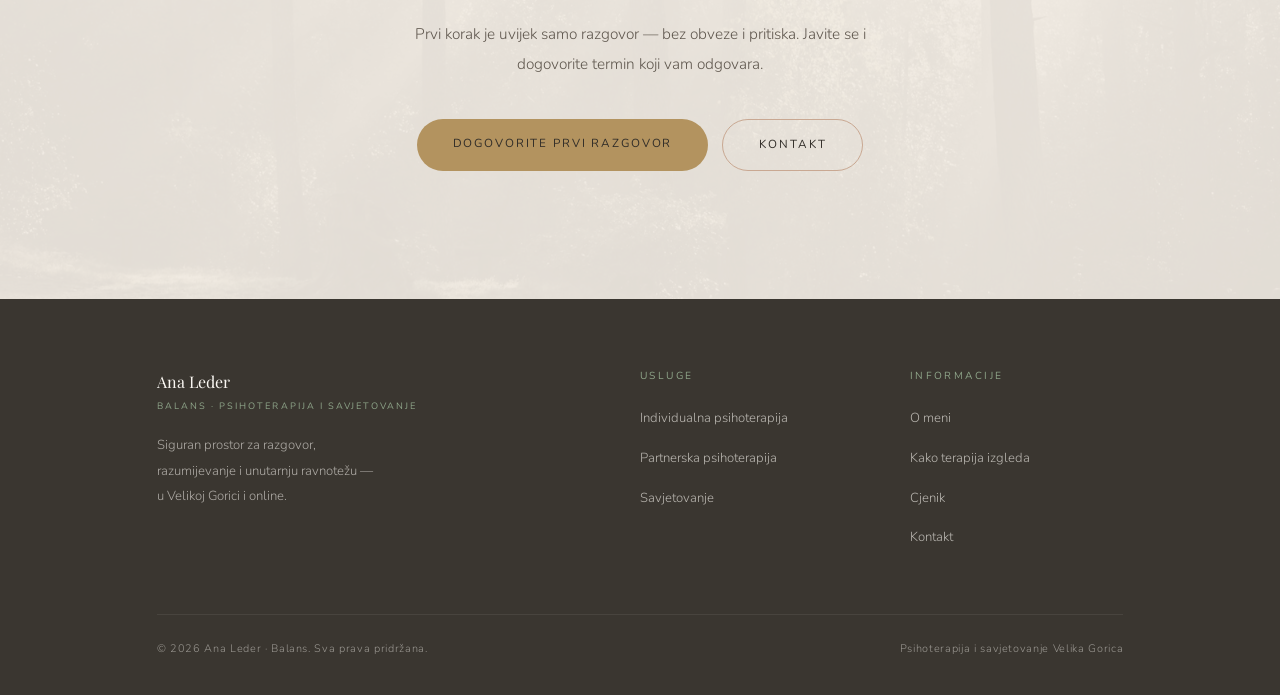
==== commit 11eb1188: "Mobilni hero kontrast, cijene (partnerska 60 EUR), adresa 37b, ispravci teksta - Naslovna: mobilni h" ====
--- a/cjenik.html
+++ b/cjenik.html
@@ -6,7 +6,7 @@
 
   <!-- SEO -->
   <title>Cjenik | Psihoterapija i savjetovanje Velika Gorica — Balans, Ana Leder</title>
-  <meta name="description" content="Cjenik psihoterapije i savjetovanja u Velikoj Gorici. Individualna psihoterapija i savjetovanje 50 €, partnerska psihoterapija i savjetovanje 55 € po susretu (60 min). Uživo i online." />
+  <meta name="description" content="Cjenik psihoterapije i savjetovanja u Velikoj Gorici. Individualna psihoterapija i savjetovanje 50 €, partnerska psihoterapija i savjetovanje 60 € po susretu (60 min). Uživo i online." />
   <meta name="robots" content="index, follow" />
   <link rel="canonical" href="https://psihoterapija-balans.hr/cjenik.html" />
 
@@ -24,7 +24,7 @@
     "name": "Cjenik — Balans, Ana Leder, Velika Gorica",
     "itemListElement": [
       { "@type": "Offer", "priceCurrency": "EUR", "price": "50", "itemOffered": { "@type": "Service", "name": "Individualna psihoterapija i savjetovanje" } },
-      { "@type": "Offer", "priceCurrency": "EUR", "price": "55", "itemOffered": { "@type": "Service", "name": "Partnerska psihoterapija i savjetovanje" } }
+      { "@type": "Offer", "priceCurrency": "EUR", "price": "60", "itemOffered": { "@type": "Service", "name": "Partnerska psihoterapija i savjetovanje" } }
     ]
   }
   </script>
@@ -223,7 +223,7 @@
         <article class="price-card featured rv">
           <span class="pc-label">Za parove</span>
           <h2 class="pc-name">Partnerska psihoterapija i savjetovanje</h2>
-          <div class="pc-price"><sup>€</sup>55</div>
+          <div class="pc-price"><sup>€</sup>60</div>
           <span class="pc-unit">po susretu · 60 minuta</span>
           <p class="pc-desc">Za parove koji žele bolje razumijevanje, izlazak iz ponavljajućih konflikata, ponovno povezivanje i izgradnju bliskosti.</p>
           <a href="partnerska-psihoterapija.html" class="link-arrow">Saznajte više</a>
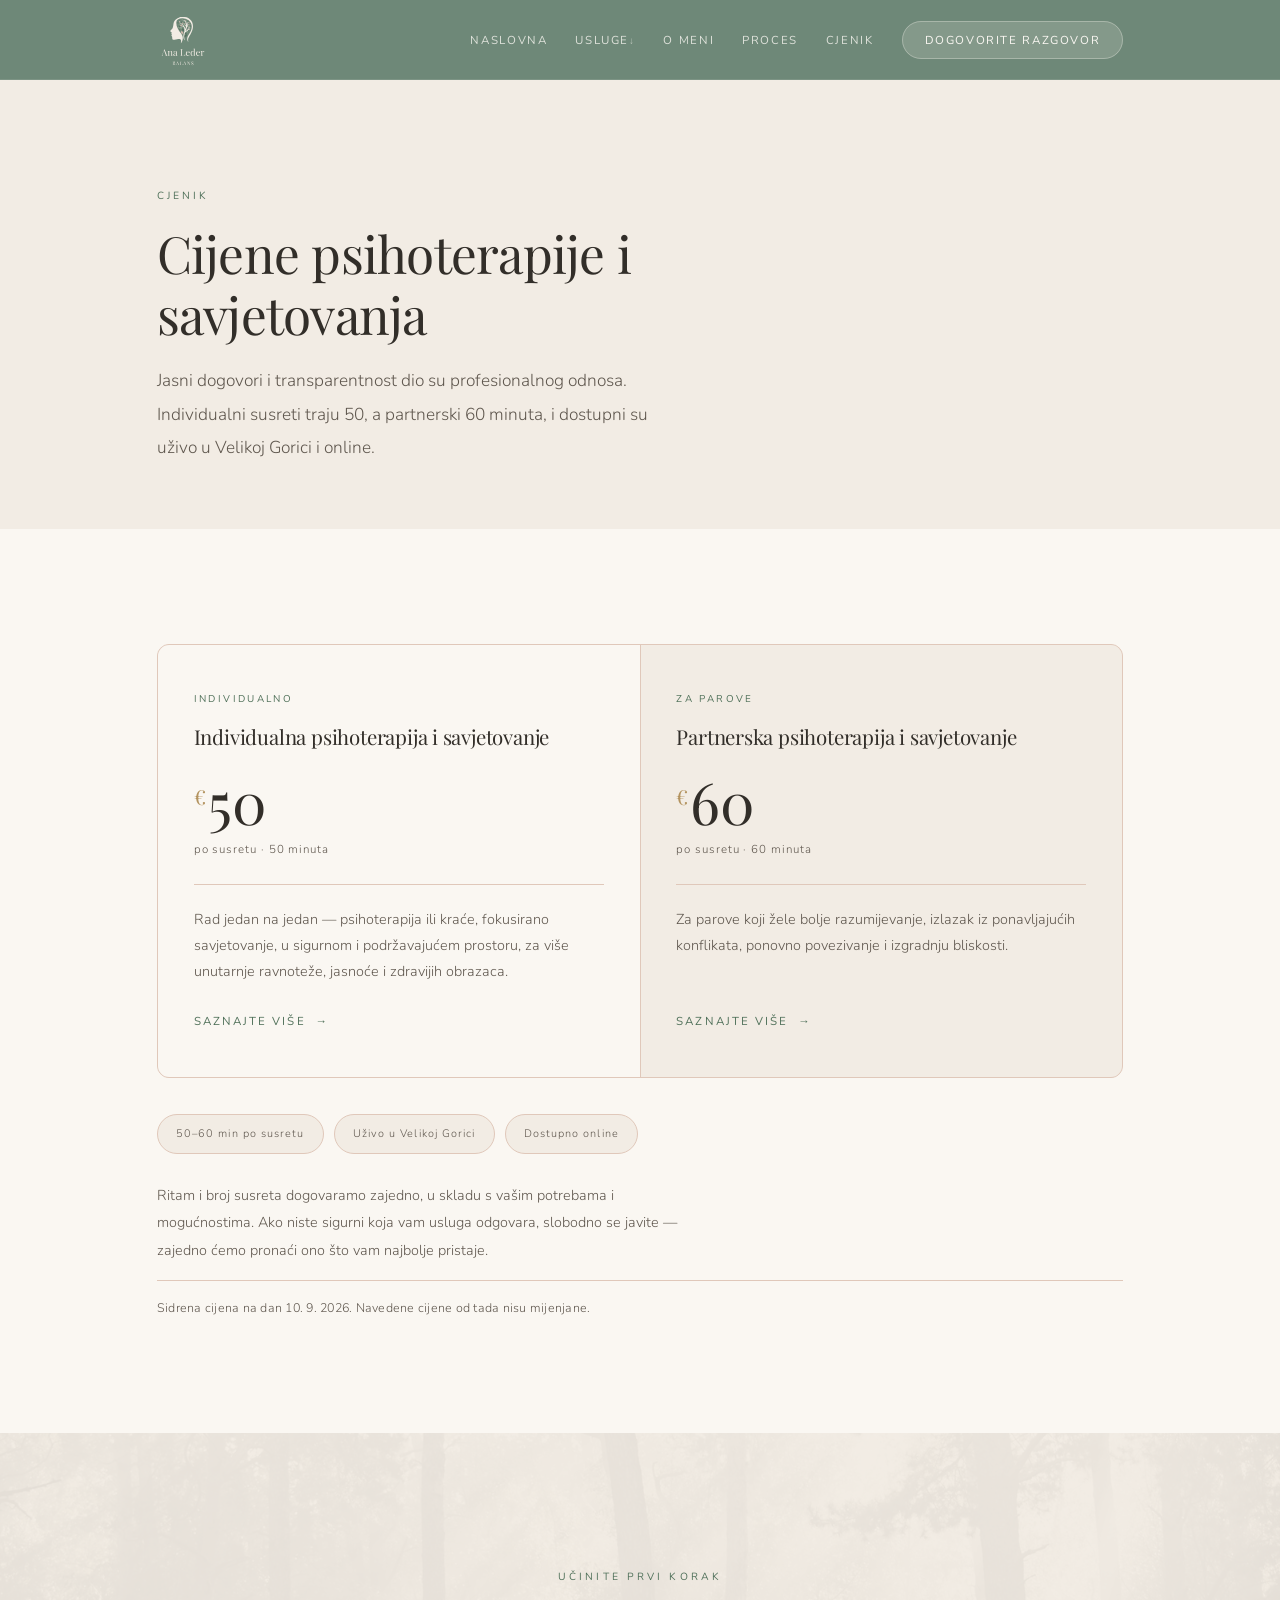
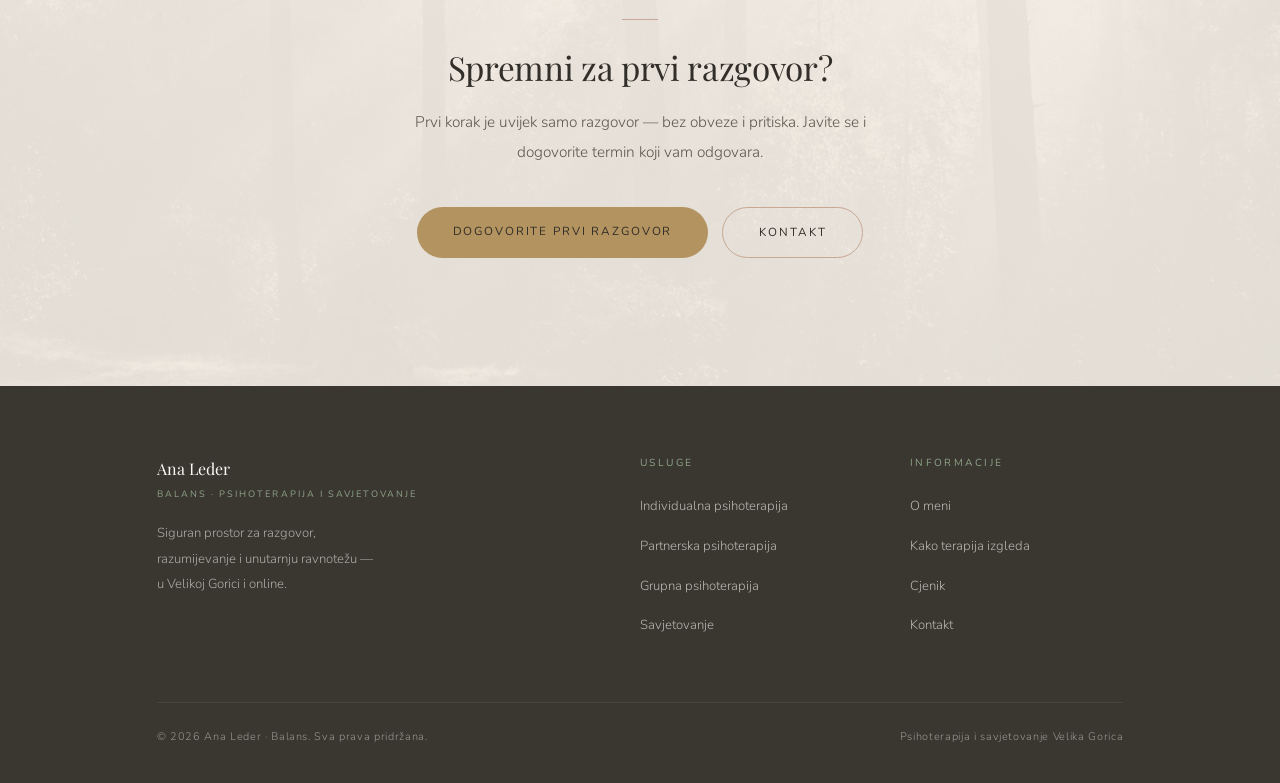
==== commit a8923987: "Grupna psihoterapija (nova stranica), edukacija za parove, sidrena cijena, sesije 50 min - Nova stra" ====
--- a/cjenik.html
+++ b/cjenik.html
@@ -6,7 +6,7 @@
 
   <!-- SEO -->
   <title>Cjenik | Psihoterapija i savjetovanje Velika Gorica — Balans, Ana Leder</title>
-  <meta name="description" content="Cjenik psihoterapije i savjetovanja u Velikoj Gorici. Individualna psihoterapija i savjetovanje 50 €, partnerska psihoterapija i savjetovanje 60 € po susretu (60 min). Uživo i online." />
+  <meta name="description" content="Cjenik psihoterapije i savjetovanja u Velikoj Gorici. Individualna psihoterapija i savjetovanje 50 €, partnerska psihoterapija i savjetovanje 60 €. Individualni susret 50 min, partnerski 60 min. Uživo i online." />
   <meta name="robots" content="index, follow" />
   <link rel="canonical" href="https://psihoterapija-balans.hr/cjenik.html" />
 
@@ -174,6 +174,7 @@
         <ul class="dropdown" role="list">
           <li><a href="individualna-psihoterapija.html">Individualna psihoterapija</a></li>
           <li><a href="partnerska-psihoterapija.html">Partnerska psihoterapija</a></li>
+          <li><a href="grupna-psihoterapija.html">Grupna psihoterapija</a></li>
           <li><a href="savjetovanje.html">Savjetovanje</a></li>
         </ul>
       </li>
@@ -197,7 +198,7 @@
       <div class="cjenik-hero-inner rv">
         <span class="label">Cjenik</span>
         <h1>Cijene psihoterapije i savjetovanja</h1>
-        <p class="lead">Jasni dogovori i transparentnost dio su profesionalnog odnosa. Svaki susret traje 60 minuta i dostupan je uživo u Velikoj Gorici i online.</p>
+        <p class="lead">Jasni dogovori i transparentnost dio su profesionalnog odnosa. Individualni susreti traju 50, a partnerski 60 minuta, i dostupni su uživo u Velikoj Gorici i online.</p>
       </div>
     </div>
   </section>
@@ -215,7 +216,7 @@
           <span class="pc-label">Individualno</span>
           <h2 class="pc-name">Individualna psihoterapija i savjetovanje</h2>
           <div class="pc-price"><sup>€</sup>50</div>
-          <span class="pc-unit">po susretu · 60 minuta</span>
+          <span class="pc-unit">po susretu · 50 minuta</span>
           <p class="pc-desc">Rad jedan na jedan — psihoterapija ili kraće, fokusirano savjetovanje, u sigurnom i podržavajućem prostoru, za više unutarnje ravnoteže, jasnoće i zdravijih obrazaca.</p>
           <a href="individualna-psihoterapija.html" class="link-arrow">Saznajte više</a>
         </article>
@@ -232,12 +233,14 @@
       </div>
 
       <div class="cjenik-note rv">
-        <span class="note-tag">60 minuta po susretu</span>
+        <span class="note-tag">50–60 min po susretu</span>
         <span class="note-tag">Uživo u Velikoj Gorici</span>
         <span class="note-tag">Dostupno online</span>
       </div>
 
       <p class="cjenik-sub rv">Ritam i broj susreta dogovaramo zajedno, u skladu s vašim potrebama i mogućnostima. Ako niste sigurni koja vam usluga odgovara, slobodno se javite — zajedno ćemo pronaći ono što vam najbolje pristaje.</p>
+
+      <p class="rv" style="margin-top:16px; padding-top:16px; border-top:1px solid var(--clay-l); font-family:'Nunito',sans-serif; font-size:.78rem; font-weight:300; color:var(--muted); letter-spacing:.02em; line-height:1.7;">Sidrena cijena na dan 10.&nbsp;9.&nbsp;2026. Navedene cijene od tada nisu mijenjane.</p>
 
     </div>
   </section>
@@ -280,6 +283,7 @@
         <ul>
           <li><a href="individualna-psihoterapija.html">Individualna psihoterapija</a></li>
           <li><a href="partnerska-psihoterapija.html">Partnerska psihoterapija</a></li>
+          <li><a href="grupna-psihoterapija.html">Grupna psihoterapija</a></li>
           <li><a href="savjetovanje.html">Savjetovanje</a></li>
         </ul>
       </div>
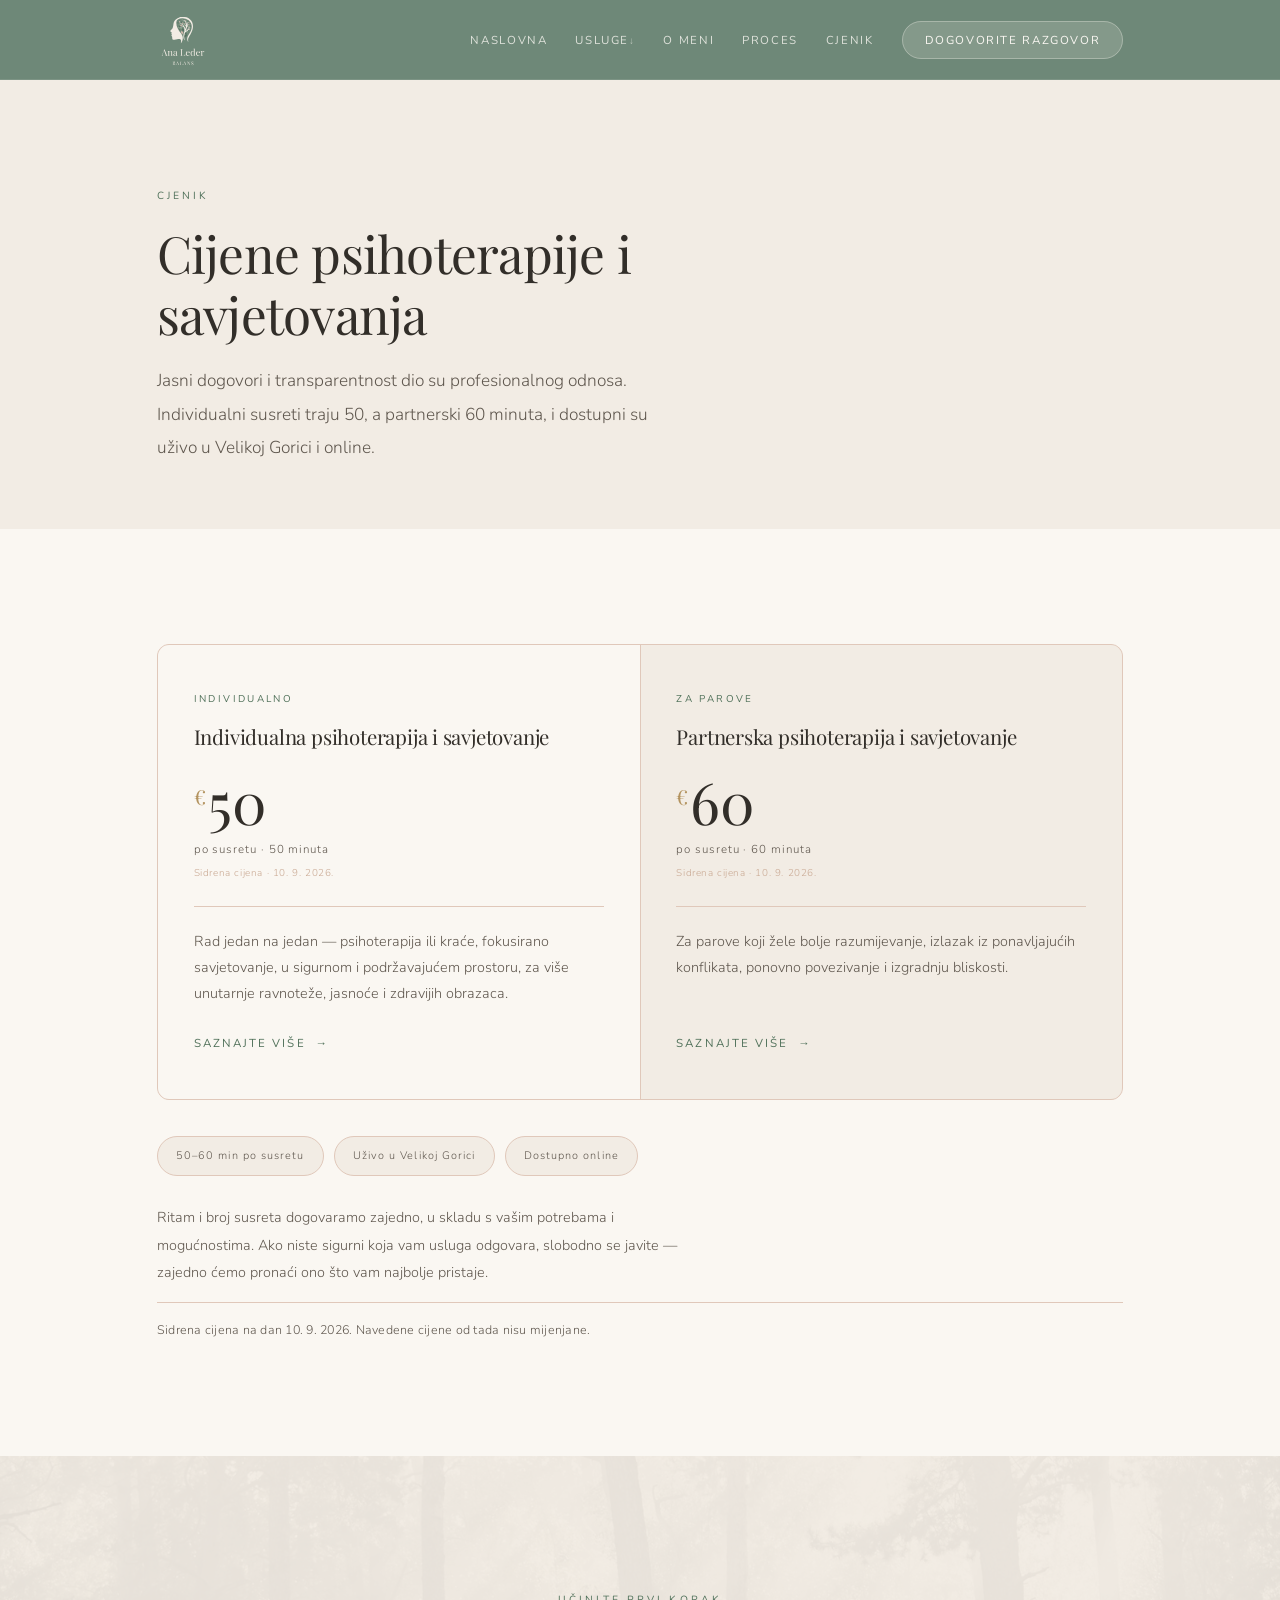
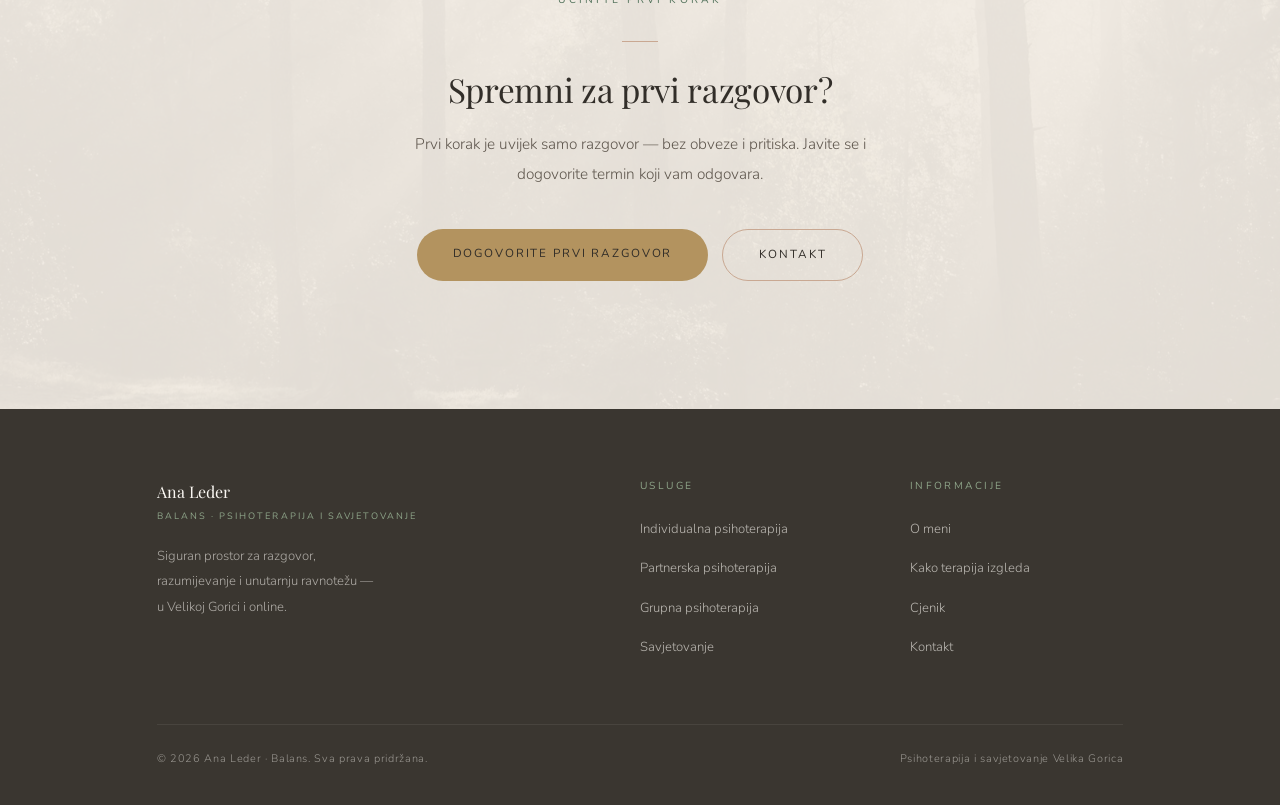
==== commit b3c786a7: "Cjenik: sidrena cijena prikazana uz svaku cijenu u karticama Co-Authored-By: Claude Opus 4.8 <norepl" ====
--- a/cjenik.html
+++ b/cjenik.html
@@ -109,7 +109,11 @@
     .pc-unit {
       font-family: 'Nunito', sans-serif; font-size: .72rem; font-weight: 300;
       color: var(--muted); letter-spacing: .08em;
-      margin-top: 8px; margin-bottom: 24px; display: block;
+      margin-top: 8px; margin-bottom: 4px; display: block;
+    }
+    .pc-anchor {
+      font-family: 'Nunito', sans-serif; font-size: .62rem; font-weight: 300;
+      letter-spacing: .06em; color: var(--clay); display: block; margin-bottom: 24px;
     }
     .pc-desc {
       font-size: .9rem; color: var(--muted); line-height: 1.8;
@@ -217,6 +221,7 @@
           <h2 class="pc-name">Individualna psihoterapija i savjetovanje</h2>
           <div class="pc-price"><sup>€</sup>50</div>
           <span class="pc-unit">po susretu · 50 minuta</span>
+          <span class="pc-anchor">Sidrena cijena · 10.&nbsp;9.&nbsp;2026.</span>
           <p class="pc-desc">Rad jedan na jedan — psihoterapija ili kraće, fokusirano savjetovanje, u sigurnom i podržavajućem prostoru, za više unutarnje ravnoteže, jasnoće i zdravijih obrazaca.</p>
           <a href="individualna-psihoterapija.html" class="link-arrow">Saznajte više</a>
         </article>
@@ -226,6 +231,7 @@
           <h2 class="pc-name">Partnerska psihoterapija i savjetovanje</h2>
           <div class="pc-price"><sup>€</sup>60</div>
           <span class="pc-unit">po susretu · 60 minuta</span>
+          <span class="pc-anchor">Sidrena cijena · 10.&nbsp;9.&nbsp;2026.</span>
           <p class="pc-desc">Za parove koji žele bolje razumijevanje, izlazak iz ponavljajućih konflikata, ponovno povezivanje i izgradnju bliskosti.</p>
           <a href="partnerska-psihoterapija.html" class="link-arrow">Saznajte više</a>
         </article>
